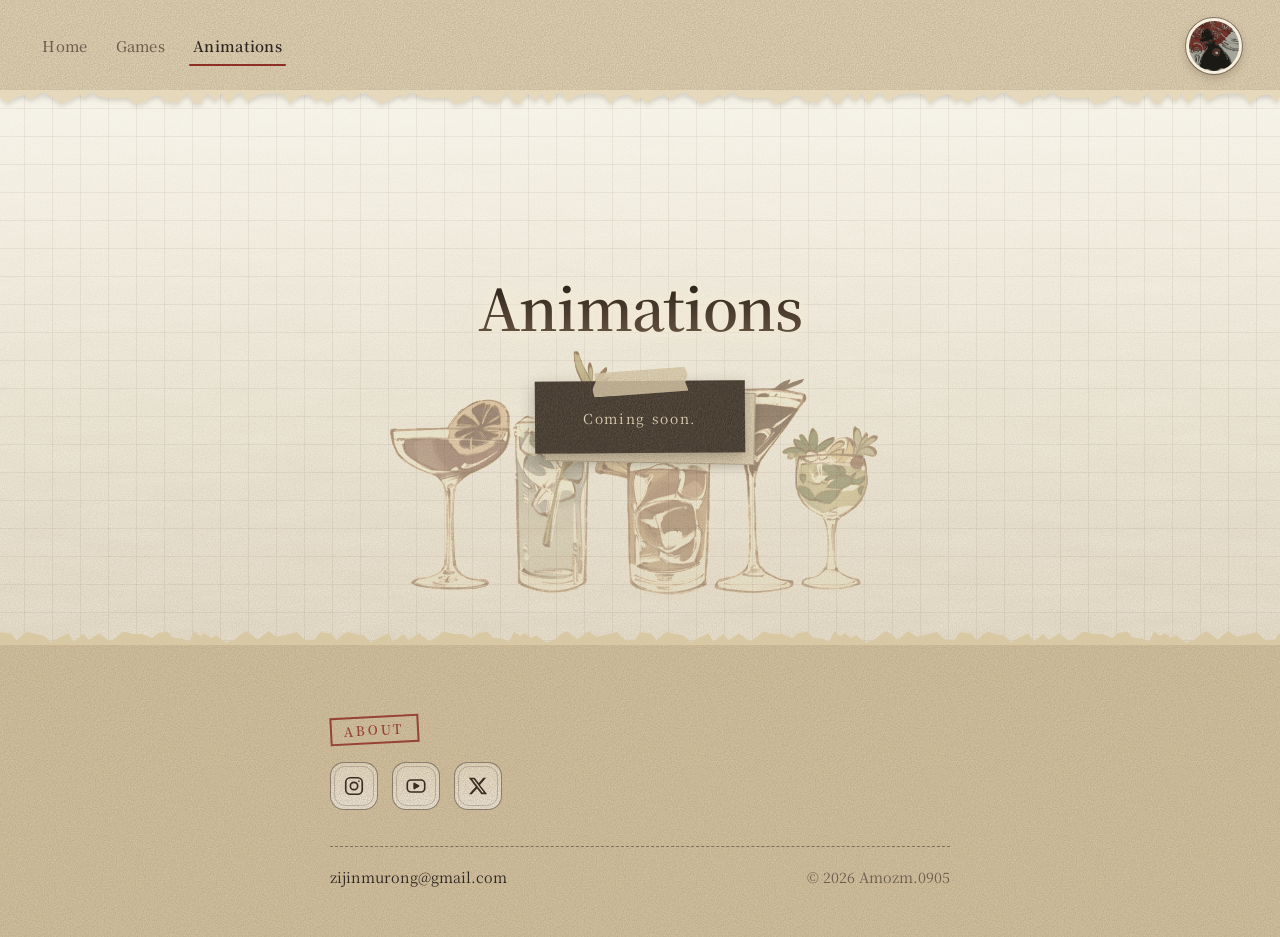
==== animations.html @ 63819412 "commit new" ====
<!doctype html>
<html lang="en">
<head>
  <meta charset="utf-8">
  <meta name="viewport" content="width=device-width, initial-scale=1">
  <title>Animations — Zijin Murong</title>
  <link rel="preconnect" href="https://fonts.googleapis.com">
  <link rel="preconnect" href="https://fonts.gstatic.com" crossorigin>
  <link href="https://fonts.googleapis.com/css2?family=Noto+Serif+SC:wght@400;500;600;700&display=swap" rel="stylesheet">
  <link rel="stylesheet" href="style.css">
</head>
<body>

  <!-- ========== TOP BAR — page buttons + profile picture (images/profile.png) ========== -->
  <nav class="top-bar" aria-label="Main">
    <div class="nav-links">
      <a class="nav-btn" href="index.html">Home</a>
      <a class="nav-btn" href="games.html">Games</a>
      <a class="nav-btn is-active" href="animations.html" aria-current="page">Animations</a>
    </div>
    <a class="avatar" href="index.html" aria-label="Home"><img src="images/profile.png" alt="Profile picture"></a>
  </nav>

  <!-- ========== HEADER ========== -->
  <header class="site-header page-header">
    <div class="header-inner">
      <h1 class="name">Animations</h1>
      <div class="tagline"><span class="tape" aria-hidden="true"></span><p>Coming soon.</p></div>
    </div>
  </header>

  <!-- ========== FOOTER — edit your extra info here ========== -->
  <footer class="site-footer">
    <div class="footer-inner">
      <h2>About</h2>
      <div class="social">
        <a class="social-btn" href="https://www.instagram.com/amo.zm" target="_blank" rel="noopener" aria-label="Instagram">
          <svg viewBox="0 0 24 24" fill="none" stroke="currentColor" stroke-width="1.8" stroke-linecap="round" stroke-linejoin="round" aria-hidden="true">
            <rect x="3" y="3" width="18" height="18" rx="5"/><circle cx="12" cy="12" r="4"/><circle cx="17.3" cy="6.7" r="0.9" fill="currentColor" stroke="none"/>
          </svg>
        </a>
        <a class="social-btn" href="https://www.youtube.com/@amozm.0905" target="_blank" rel="noopener" aria-label="YouTube">
          <svg viewBox="0 0 24 24" fill="none" stroke="currentColor" stroke-width="1.8" stroke-linejoin="round" aria-hidden="true">
            <rect x="2.5" y="5.5" width="19" height="13" rx="4"/><path d="M10 9.2v5.6l4.8-2.8z" fill="currentColor"/>
          </svg>
        </a>
        <a class="social-btn" href="https://x.com/amozm0905" target="_blank" rel="noopener" aria-label="X">
          <svg viewBox="0 0 24 24" fill="currentColor" aria-hidden="true">
            <path d="M17.8 3h3.1l-6.8 7.8L22 21h-6.2l-4.9-6.4L5.3 21H2.2l7.3-8.3L2 3h6.4l4.4 5.8L17.8 3zm-1.1 16.2h1.7L7.4 4.7H5.6l11.1 14.5z"/>
          </svg>
        </a>
      </div>
      <div class="footer-meta">
        <a href="mailto:zijinmurong@gmail.com">zijinmurong@gmail.com</a>
        <span>© <span id="year"></span> Amozm.0905</span>
      </div>
    </div>
  </footer>

  <script src="script.js"></script>
</body>
</html>
---- style.css ----
:root {
  --bg: #ffffff;
  --surface: #ffffff;
  --text: #2f352f;
  --muted: #6d766f;
  --line: #e4e7e3;
  --green: #5d7d64;
  --green-soft: #a8bea7;
  --green-pale: #ffffff;
  --card: #ffffff;
  --shadow: 0 10px 28px rgba(40, 50, 42, 0.12), 0 2px 6px rgba(40, 50, 42, 0.07);
}

* { box-sizing: border-box; }

html { scroll-behavior: smooth; }

body {
  margin: 0;
  background: var(--bg);
  color: var(--text);
  /* Source Han Serif (installed locally) or its Google Fonts twin, Noto Serif SC */
  font-family: "Source Han Serif", "Source Han Serif SC", "Noto Serif SC", "Noto Serif CJK SC", serif;
  line-height: 1.6;
  -webkit-font-smoothing: antialiased;
}

a { color: var(--green); text-decoration: none; }
a:hover { text-decoration: underline; text-underline-offset: 3px; }

/* ---------- Top bar ---------- */
.top-bar {
  position: sticky;
  top: 0;
  z-index: 50;
  display: flex;
  align-items: center;
  justify-content: space-between;
  gap: 12px;
  padding: 18px clamp(16px, 3vw, 40px);
}
.nav-links { display: flex; gap: 6px; flex-wrap: wrap; }
.nav-btn {
  padding: 8px 16px;
  border-radius: 999px;
  border: 1px solid transparent;
  color: var(--muted);
  font-size: 0.92rem;
  font-weight: 500;
  transition: background-color 0.2s ease, color 0.2s ease, border-color 0.2s ease;
}
.nav-btn:hover { background: var(--green-pale); color: var(--green); text-decoration: none; }
.nav-btn.is-active { background: var(--surface); border-color: var(--line); color: var(--text); }
.nav-btn:focus-visible, .avatar:focus-visible, .cta-btn:focus-visible, .learn-more:focus-visible { outline: 2px solid var(--green); outline-offset: 2px; }

.avatar {
  flex: none;
  width: 56px;
  height: 56px;
  border-radius: 50%;
  overflow: hidden;
  border: 3px solid var(--card);
  box-shadow: 0 4px 14px rgba(38, 52, 41, 0.15);
  background: var(--green-pale);
}
.avatar img { width: 100%; height: 100%; object-fit: cover; display: block; }

/* ---------- Header ---------- */
.site-header {
  min-height: 78vh;
  display: flex;
  flex-direction: column;
  justify-content: center;
  align-items: center;
  padding: 56px 20px 40px;
  text-align: center;
  position: relative;
}

.header-inner { animation: rise 0.9s cubic-bezier(.2, .7, .2, 1) both; }

.name {
  margin: 0 0 10px;
  font-size: clamp(2.2rem, 6vw, 3.6rem);
  font-weight: 600;
  letter-spacing: -0.02em;
}

.email { display: table; margin: 18px auto 0; font-size: 1.05rem; font-weight: 500; }

.cta-btn {
  display: inline-flex;
  align-items: center;
  gap: 8px;
  margin-top: 8px;
  padding: 11px 24px;
  border-radius: 999px;
  background: var(--green);
  color: #fff;
  font-weight: 500;
  box-shadow: 0 4px 14px rgba(93, 125, 100, 0.25);
  transition: background-color 0.2s ease, transform 0.2s ease;
}
.cta-btn:hover { background: #4f6d56; transform: translateY(-2px); text-decoration: none; }

.page-header { min-height: 58vh; }

.tagline {
  margin: 22px auto 0;
  max-width: 62ch;
  color: var(--muted);
  font-size: 1.05rem;
}
.tagline p { margin: 0 0 14px; }
.tagline p:last-child { margin-bottom: 0; }
.tagline .motto {
  color: var(--green);
  font-weight: 500;
  letter-spacing: 0.02em;
  line-height: 1.7;
}

.scroll-hint {
  position: relative;
  margin-top: 56px;
  width: 1px;
  height: 48px;
  background: var(--line);
  overflow: hidden;
}
.scroll-hint span {
  display: block;
  width: 100%;
  height: 40%;
  background: var(--green);
  animation: drip 1.8s ease-in-out infinite;
}

/* ---------- Stacks ---------- */
.stacks { padding-bottom: 60px; overflow-x: clip; }   /* cards flying out never widen the page */

.stack-section {
  padding: 10vh clamp(16px, 3vw, 56px);
  display: flex;
  flex-direction: column;
  align-items: center;
}

.stack-stage {
  width: 100%;
  display: grid;
  /* Middle column fills the screen width, but never gets taller than the window
     so the whole image stays visible. Change it to 1fr to always use the full width. */
  grid-template-columns: 52px minmax(0, calc((100vh - 140px) * 4 / 3)) 52px;
  justify-content: center;
  align-items: center;
  gap: clamp(12px, 2vw, 32px);
}

.stack {
  position: relative;
  width: 100%;
  height: 60vh;                      /* replaced by script.js with the tallest picture's height */
  margin: 0 auto;
  touch-action: pan-y;
  outline: none;
}
.stack:focus-visible { outline: 2px solid var(--green-soft); outline-offset: 18px; border-radius: 6px; }

.card {
  position: absolute;                /* size + position set by script.js to match each image's shape */
  left: 0;
  top: 0;
  transition: transform 0.45s cubic-bezier(.2, .8, .2, 1), opacity 0.35s ease;
  will-change: transform;
}
.card.is-top { cursor: pointer; }

.card-inner {
  width: 100%;
  height: 100%;
  padding: clamp(8px, 0.9vw, 16px);
  background: var(--card);
  border: 1px solid rgba(40, 50, 42, 0.08);
  border-radius: 0;
  box-shadow: var(--shadow);
  opacity: 0;
  transform: translateY(90px);
  transition: opacity 0.7s ease, transform 0.9s cubic-bezier(.2, .7, .2, 1);
}

.card img {
  display: block;
  width: 100%;
  height: 100%;
  object-fit: contain;               /* never crop the PNG */
  border-radius: 0;
  user-select: none;
  -webkit-user-drag: none;
}

.stack-section.is-visible .card-inner { opacity: 1; transform: none; }

/* Arrow buttons */
.stack-btn {
  width: 52px;
  height: 52px;
  border-radius: 50%;
  border: 1px solid var(--line);
  background: var(--surface);
  color: var(--green);
  display: grid;
  place-items: center;
  cursor: pointer;
  opacity: 0;
  pointer-events: none;
  transition:
    opacity 0.4s ease var(--d, 0s),
    transform 0.4s ease var(--d, 0s),
    background-color 0.2s ease,
    border-color 0.2s ease;
}
.stack-btn svg { width: 18px; height: 18px; }
.stack-btn:hover { background: var(--green-pale); border-color: var(--green-soft); }
.stack-btn:focus-visible { outline: 2px solid var(--green); outline-offset: 2px; }

.stack-btn.prev { transform: translateX(8px); }
.stack-btn.next { transform: translateX(-8px); }

.stack-section.is-visible .stack-btn.next {
  --d: 0.8s;
  opacity: 1;
  transform: none;
  pointer-events: auto;
}
.stack-section.is-visible .stack-btn.prev:not(.is-hidden) {
  opacity: 1;
  transform: none;
  pointer-events: auto;
}

/* Caption */
.stack-caption {
  margin-top: 44px;
  max-width: 460px;
  text-align: center;
  opacity: 0;
  transform: translateY(20px);
  transition: opacity 0.7s ease 0.4s, transform 0.7s ease 0.4s;
}
.stack-section.is-visible .stack-caption { opacity: 1; transform: none; }

.stack-index {
  font-size: 0.8rem;
  font-weight: 600;
  letter-spacing: 0.12em;
  color: var(--green);
}
.stack-caption h2 {
  margin: 4px 0 2px;
  font-size: 1.35rem;
  font-weight: 600;
  letter-spacing: -0.01em;
}
.stack-meta { margin: 0; font-size: 0.9rem; color: var(--green); }
.stack-desc { margin: 10px 0 0; color: var(--muted); }
.learn-more {
  display: table;
  margin: 18px auto 0;
  padding: 9px 22px;
  border-radius: 999px;
  border: 1px solid var(--green-soft);
  background: var(--surface);
  color: var(--green);
  font-weight: 500;
  font-size: 0.95rem;
  transition: background-color 0.2s ease, color 0.2s ease, border-color 0.2s ease;
}
.learn-more:hover { background: var(--green); border-color: var(--green); color: #fff; text-decoration: none; }
.stack-counter {
  display: inline-block;
  margin-top: 14px;
  padding: 2px 10px;
  border-radius: 999px;
  background: var(--green-pale);
  color: var(--green);
  font-size: 0.8rem;
  font-variant-numeric: tabular-nums;
}

/* ---------- Footer ---------- */
.site-footer {
  background: var(--green-pale);
  border-top: 4px double var(--ink);
  padding: 72px 20px 48px;
}
.footer-inner { max-width: 620px; margin: 0 auto; }
.site-footer h2 {
  margin: 0 0 18px;
  font-size: 0.8rem;
  font-weight: 600;
  letter-spacing: 0.14em;
  text-transform: uppercase;
  color: var(--green);
}
.site-footer p { margin: 0 0 8px; }
.social { display: flex; gap: 14px; }
.social-btn {
  width: 48px;
  height: 48px;
  border-radius: 50%;
  display: grid;
  place-items: center;
  background: var(--surface);
  border: 1px solid var(--line);
  color: var(--green);
  transition: background-color 0.2s ease, border-color 0.2s ease, transform 0.2s ease;
}
.social-btn svg { width: 22px; height: 22px; }
.social-btn:hover { background: var(--card); border-color: var(--green-soft); transform: translateY(-2px); text-decoration: none; }
.social-btn:focus-visible { outline: 2px solid var(--green); outline-offset: 2px; }
.footer-meta {
  margin-top: 36px;
  padding-top: 18px;
  border-top: 1px solid rgba(93, 125, 100, 0.2);
  display: flex;
  flex-wrap: wrap;
  justify-content: space-between;
  gap: 8px;
  font-size: 0.9rem;
  color: var(--muted);
}

/* ---------- Animations ---------- */
@keyframes rise {
  from { opacity: 0; transform: translateY(24px); }
  to   { opacity: 1; transform: none; }
}
@keyframes drip {
  0%   { transform: translateY(-100%); }
  100% { transform: translateY(250%); }
}

/* =====================================================================
   STYLIZED THEME — light sketchbook paper, ink-line buttons, gradient text.
   Change the look here.
   ===================================================================== */
:root {
  --bar-top: #ffffff;          /* top bar */
  --bar-bottom: #ffffff;
  --ink: rgba(63, 86, 70, 0.42);       /* outer line of every button (subtle) */
  --ink-strong: rgba(63, 86, 70, 0.8); /* outer line of the current page's button */
  --ink-soft: rgba(63, 86, 70, 0.18);  /* thin inner line */
  --btn-text: #3f5646;
  --btn-top: #ffffff;          /* button background */
  --btn-bottom: #ffffff;
  --grid-line: rgba(63, 86, 70, 0.07); /* faint grid; set to transparent to remove */
  --grid-size: 28px;
}

/* Background image — fixed, faded, sits behind the grid.
   Swap images/background.png for your own (or change the file name below). */
:root {
  --bg-image: url("images/background.png");
  --bg-image-opacity: 1;       /* overall strength multiplier (0–1) */
  --bg-fade-top: 0.8;          /* image visibility at the top of the screen */
  --bg-fade-bottom: 0.1;       /* image visibility at the bottom of the screen */
}
body::after {
  content: "";
  position: fixed;
  inset: var(--bar-h, 96px) 0 0 0;   /* starts right below the top bar (height measured in script.js) */
  z-index: -2;
  pointer-events: none;
  background: var(--bg-image) center / cover no-repeat;
  opacity: var(--bg-image-opacity);
  -webkit-mask-image: linear-gradient(to bottom, rgba(0, 0, 0, var(--bg-fade-top)), rgba(0, 0, 0, var(--bg-fade-bottom)));
  mask-image: linear-gradient(to bottom, rgba(0, 0, 0, var(--bg-fade-top)), rgba(0, 0, 0, var(--bg-fade-bottom)));
}

/* Background grid — a fixed layer behind the page that script.js nudges with the cursor */
body::before {
  content: "";
  position: fixed;
  inset: -60px;
  z-index: -1;
  pointer-events: none;
  background-image:
    linear-gradient(var(--grid-line) 1px, transparent 1px),
    linear-gradient(90deg, var(--grid-line) 1px, transparent 1px);
  background-size: var(--grid-size) var(--grid-size);
  transform: translate3d(var(--grid-x, 0px), var(--grid-y, 0px), 0);
  will-change: transform;
}
.site-footer { background: #ffffff; position: relative; }   /* solid white, like the top bar, so text stays readable */

/* Top bar */
.top-bar {
  background: linear-gradient(180deg, var(--bar-top), var(--bar-bottom));
  border-bottom: 4px double var(--ink);
  box-shadow: 0 2px 12px rgba(40, 50, 42, 0.05);
}
.nav-links { gap: 10px; }

/* Every button: paper background, sharp corners, bold outer line + thin inner line */
.nav-btn, .cta-btn, .learn-more, .stack-btn, .social-btn {
  position: relative;
  border-radius: 0;
  border: 1.5px solid var(--ink);
  background: linear-gradient(180deg, var(--btn-top), var(--btn-bottom));
  color: var(--btn-text);
  text-decoration: none;
  box-shadow: none;
  transition: transform 0.2s ease, box-shadow 0.2s ease,
              opacity 0.4s ease var(--d, 0s);
}
.nav-btn::after, .cta-btn::after, .learn-more::after, .stack-btn::after, .social-btn::after {
  content: "";
  position: absolute;
  inset: 3px;
  border: 1px solid var(--ink-soft);
  pointer-events: none;
}
/* Hover: lift with a hard pencil-like offset line instead of changing color */
/* Corner rounding: text buttons slightly, icon-only buttons more */
.nav-btn, .cta-btn, .learn-more { border-radius: 5px; }
.nav-btn::after, .cta-btn::after, .learn-more::after { border-radius: 3px; }
.stack-btn, .social-btn { border-radius: 14px; }
.stack-btn::after, .social-btn::after { border-radius: 11px; }
.stack-counter { border-radius: 4px !important; }

.nav-btn:hover, .cta-btn:hover, .learn-more:hover, .stack-btn:hover, .social-btn:hover {
  background: linear-gradient(180deg, var(--btn-top), var(--btn-bottom));
  color: var(--btn-text);
  border-color: var(--ink-strong);
  text-decoration: none;
  transform: translate(-2px, -2px);
  box-shadow: 3px 3px 0 var(--ink-soft);
}

/* Header buttons */
.nav-btn { padding: 8px 18px; letter-spacing: 0.02em; color: #5f6f62; }
.nav-btn.is-active {
  background: var(--bg);
  border-color: var(--ink-strong);
  color: var(--text);
  font-weight: 600;
}
.nav-btn.is-active::after { border-color: var(--ink); }

/* Header tabs: plain text, current page underlined */
.top-bar .nav-btn,
.top-bar .nav-btn:hover,
.top-bar .nav-btn.is-active {
  background: none;
  border: none;
  border-radius: 0;
  box-shadow: none;
  transform: none;
  padding: 8px 4px;
  margin: 0 10px;
  color: #6d766f;
  font-weight: 500;
}
.top-bar .nav-btn::after {
  inset: auto 0 0 0;
  height: 2px;
  border: none;
  border-radius: 1px;
  background: #3f5646;
  transform: scaleX(0);
  transition: transform 0.25s ease;
}
.top-bar .nav-btn:hover { color: #3f5646; }
.top-bar .nav-btn:hover::after { transform: scaleX(0.4); opacity: 0.35; }
.top-bar .nav-btn.is-active { color: #2f352f; font-weight: 600; }
.top-bar .nav-btn.is-active::after { transform: scaleX(1); opacity: 1; }
.top-bar .nav-links { gap: 0; }
.top-bar .nav-links .nav-btn:first-child { margin-left: 0; }

/* Main call-to-action: extra offset line so it reads as the key button */
.cta-btn {
  margin-top: 16px;
  padding: 13px 28px;
  font-weight: 600;
  box-shadow: 4px 4px 0 var(--ink-soft);
}
.cta-btn:hover { box-shadow: 6px 6px 0 var(--ink-soft); }

.learn-more { font-weight: 600; }

/* Avatar ring */
.avatar { border: 2px solid var(--card); box-shadow: 0 0 0 1.5px var(--ink), 0 3px 10px rgba(40, 50, 42, 0.12); }

/* Arrow buttons keep their fade-in timing */
.stack-btn { transition: opacity 0.4s ease var(--d, 0s), transform 0.2s ease, box-shadow 0.2s ease; }
.stack-section.is-visible .stack-btn.next:hover,
.stack-section.is-visible .stack-btn.prev:not(.is-hidden):hover { transform: translate(-2px, -2px); }
.stack-counter { border-radius: 0; border: 1px solid var(--ink-soft); background: var(--btn-bottom); }

/* Gradient header text — each line slightly lighter toward the bottom */
.name, .email, .tagline p, p.tagline {
  -webkit-background-clip: text;
  background-clip: text;
  -webkit-text-fill-color: transparent;
  color: transparent;
}
.name { line-height: 1.3; padding-bottom: 0.12em; background-image: linear-gradient(180deg, #2a332c 15%, #6a7a6c 100%); background-size: 100% 1.3em; }
.email { background-image: linear-gradient(180deg, #4d6a55, #8fac93); }
.email:hover { text-decoration: none; opacity: 0.8; }
.tagline p, p.tagline { background-image: linear-gradient(180deg, #f5f6f2, #c3cbc4); background-size: 100% 1.6em; }   /* light text on the dark sheet */
.tagline .motto { background-image: linear-gradient(180deg, #d4e4d4, #a4bca7); background-size: 100% 1.7em; }

/* Soft white blurred outline around page text (follows the letter shapes, no box).
   Stacked drop-shadows build a feathered halo; tweak --text-glow or the blur sizes. */
:root {
  --text-glow: rgba(255, 255, 255, 0.95);
}
.stack-caption, .name, .email {
  filter:
    drop-shadow(0 0 1px var(--text-glow))
    drop-shadow(0 0 4px var(--text-glow))
    drop-shadow(0 0 10px var(--text-glow));
}

/* Paper stack behind the summary lines only: two sharp rectangles */
:root {
  --paper-top: #2f352f;      /* dark sheet on top (same tone as the text) */
  --paper-bottom: #f2f4f0;   /* light sheet peeking out underneath */
}
.tagline {
  position: relative;
  isolation: isolate;
  width: fit-content;
  max-width: 100%;
  margin: 30px auto 0;
  padding: 26px clamp(22px, 4vw, 48px) 24px;
  letter-spacing: 0.12em;          /* airy, typographic spacing */
  font-size: 0.86rem;
}
.tagline .motto { letter-spacing: 0.22em; }
.tagline::before,
.tagline::after {
  content: "";
  position: absolute;
  inset: 0;
  border-radius: 0;
  pointer-events: none;
}
.tagline::before {                 /* top sheet */
  z-index: -1;
  background: var(--paper-top);
  transform: rotate(-0.4deg);
  box-shadow: 0 1px 3px rgba(40, 50, 42, 0.08);
}
.tagline::after {                  /* bottom sheet, peeking out */
  z-index: -2;
  background: var(--paper-bottom);
  border: 1px solid var(--ink);          /* thin outline so the light sheet reads on the pale background */
  box-shadow: 0 3px 10px rgba(40, 50, 42, 0.12);
  transform: translate(10px, 10px) rotate(1.1deg);
}

/* ---------- Home hero: text on the left, picture on the right ---------- */
.hero { overflow-x: clip; }
.hero-grid {
  width: 100%;
  max-width: 1240px;
  display: grid;
  grid-template-columns: minmax(0, 1.15fr) minmax(0, 0.85fr);
  align-items: center;
  gap: clamp(28px, 5vw, 80px);
  padding: 0 clamp(8px, 3vw, 40px);
}
.hero .header-inner { text-align: left; }
.hero .name { font-size: clamp(2.2rem, 1.2vw, 3.6rem); }
.hero .email { margin: 18px 0 0; }
.hero .tagline { margin: 30px 0 0; }

.hero-art {
  position: relative;
  display: flex;
  justify-content: center;
}
.hero-art img {
  display: block;
  max-width: 100%;
  max-height: 72vh;
  width: auto;
  height: auto;
  border-radius: 0;
  /* Feathered edges: the picture fades out on all four sides so it melts into the background.
     Raise --hero-feather for a softer, wider fade; lower it for crisper edges. */
  --hero-feather: 14%;
  -webkit-mask-image:
    linear-gradient(to right, transparent, #000 var(--hero-feather), #000 calc(100% - var(--hero-feather)), transparent),
    linear-gradient(to bottom, transparent, #000 var(--hero-feather), #000 calc(100% - var(--hero-feather)), transparent);
  -webkit-mask-composite: source-in;
  mask-image:
    linear-gradient(to right, transparent, #000 var(--hero-feather), #000 calc(100% - var(--hero-feather)), transparent),
    linear-gradient(to bottom, transparent, #000 var(--hero-feather), #000 calc(100% - var(--hero-feather)), transparent);
  mask-composite: intersect;
}

@media (max-width: 860px) {
  .hero-grid { grid-template-columns: 1fr; }
  .hero-art img { max-height: 60vh; }
}

/* ---------- Scroll preview (right edge): project thumbnails + sliding dial ---------- */
.scroll-nav {
  position: fixed;
  right: clamp(12px, 2vw, 28px);
  top: 50%;
  z-index: 40;
  display: flex;
  flex-direction: column;
  gap: 12px;
  padding: 6px 0 6px 26px;
  opacity: 0;
  pointer-events: none;
  transform: translate(14px, -50%);
  transition: opacity 0.35s ease, transform 0.35s ease;
}
.scroll-nav.is-shown { opacity: 1; pointer-events: auto; transform: translate(0, -50%); }

.scroll-nav-thumb {
  width: 46px;
  height: 46px;                      /* square: the image is center-cropped to fit */
  padding: 0;
  border: 1px solid var(--ink);
  border-radius: 0;
  background: #fff;
  cursor: pointer;
  opacity: 0.5;
  box-shadow: 0 2px 8px rgba(40, 50, 42, 0.12);
  transition: opacity 0.2s ease, transform 0.25s ease, border-color 0.2s ease;
}
.scroll-nav-thumb img { display: block; width: 100%; height: 100%; object-fit: cover; }
.scroll-nav-thumb:hover { opacity: 0.85; }
.scroll-nav-thumb.is-active { opacity: 1; border-color: var(--text); transform: translateX(-4px); }
.scroll-nav-thumb:focus-visible { outline: 2px solid var(--green); outline-offset: 2px; }

.scroll-nav-track {                 /* faint vertical rail */
  position: absolute;
  left: 6px;
  top: 6px;
  bottom: 6px;
  width: 1px;
  background: var(--ink);
}
.scroll-nav-dial {                  /* the small line that dials to the current project */
  position: absolute;
  left: 6px;
  top: 0;
  width: 14px;
  height: 2px;
  background: var(--text);
  transition: transform 0.45s cubic-bezier(.2, .8, .2, 1);
}

/* Keep the stacks clear of the preview on desktop; hide the preview on phones */
@media (min-width: 761px) {
  body.has-scroll-nav .stack-section { padding-left: 110px; padding-right: 110px; }
}
@media (max-width: 760px) {
  .scroll-nav { display: none; }
}

/* ---------- Small screens ---------- */
@media (max-width: 600px) {
  .tagline { padding: 20px 16px 18px; letter-spacing: 0.08em; }
  .top-bar { padding: 14px 16px; }
  .nav-btn { padding: 7px 12px; font-size: 0.88rem; }
  .avatar { width: 46px; height: 46px; }
  .site-header { padding-top: 40px; }
  .nav-links { gap: 6px; }
  .stack-stage { grid-template-columns: 38px 1fr 38px; gap: 8px; }
  .stack-btn { width: 38px; height: 38px; }
  .stack-section { padding-left: 16px; padding-right: 16px; }
  .card-inner { padding: 6px; }
}

@media (prefers-reduced-motion: reduce) {
  html { scroll-behavior: auto; }
  .card, .card-inner, .stack-caption, .stack-btn { transition-duration: 0.01s !important; transition-delay: 0s !important; }
  .header-inner, .scroll-hint span { animation: none; }
}


/* =====================================================================
   VINTAGE COLLAGE THEME
   Aged paper, taped photo prints, pinned index cards, red string, stamps,
   torn edges. All textures are generated in code (no image files).
   Everything below overrides the earlier styling; delete this block to go back.
   ===================================================================== */
:root {
  --bg: #eadfc6;              /* aged paper page */
  --surface: #f3ead6;
  --text: #2e2620;            /* sepia-black ink */
  --muted: #6e5f4f;
  --line: #cdbd9c;
  --green: #5f6b47;           /* muted olive accent (kept from the green look) */
  --green-soft: #b5a27e;
  --green-pale: #efe5cf;
  --card: #f6efdd;            /* photo-print border */
  --red: #8e2f25;             /* red string, pins, stamps */
  --shadow: 0 10px 24px rgba(60, 40, 20, 0.22), 0 2px 5px rgba(60, 40, 20, 0.15);

  --ink: rgba(58, 44, 32, 0.5);
  --ink-strong: rgba(46, 38, 32, 0.85);
  --ink-soft: rgba(58, 44, 32, 0.22);
  --btn-text: #3a2c20;
  --btn-top: #efe4cc;
  --btn-bottom: #f8f2e3;
  --grid-line: rgba(90, 70, 45, 0.07);
  --text-glow: rgba(243, 234, 214, 0.95);
  --paper-top: #2e2620;       /* dark card */
  --paper-bottom: #efe3c6;    /* light card underneath */

  --noise: url("data:image/svg+xml,%3Csvg xmlns='http://www.w3.org/2000/svg' width='240' height='240'%3E%3Cfilter id='n'%3E%3CfeTurbulence type='fractalNoise' baseFrequency='0.85' numOctaves='3' stitchTiles='stitch'/%3E%3CfeColorMatrix values='0 0 0 0 0.33  0 0 0 0 0.25  0 0 0 0 0.16  0 0 0 0.55 0'/%3E%3C/filter%3E%3Crect width='100%25' height='100%25' filter='url(%23n)'/%3E%3C/svg%3E");
  --fibers: url("data:image/svg+xml,%3Csvg xmlns='http://www.w3.org/2000/svg' width='600' height='600'%3E%3Cfilter id='f'%3E%3CfeTurbulence type='fractalNoise' baseFrequency='0.012 0.06' numOctaves='4' seed='4'/%3E%3CfeColorMatrix values='0 0 0 0 0.45  0 0 0 0 0.34  0 0 0 0 0.2  0 0 0 0.22 0'/%3E%3C/filter%3E%3Crect width='100%25' height='100%25' filter='url(%23f)'/%3E%3C/svg%3E");
  --bg-image-filter: sepia(0.6) saturate(0.75);   /* warms the background picture to match */
}

/* Paper texture on the whole page */
body {
  background-color: var(--bg);
  background-image: var(--noise), var(--fibers);
  color: var(--text);
}
body::after { filter: var(--bg-image-filter); }

/* ---------- Top bar: a strip of kraft paper with a torn bottom edge ---------- */
.top-bar {
  background: #e6d9bb var(--noise);
  border-bottom: none;
  box-shadow: 0 4px 10px rgba(60, 40, 20, 0.12);
}
.top-bar::after {
  content: "";
  position: absolute;
  left: 0; right: 0; bottom: -14px;
  height: 16px;
  background: url("data:image/svg+xml,%3Csvg xmlns='http://www.w3.org/2000/svg' width='320' height='16' preserveAspectRatio='none'%3E%3Cpath d='M0,0 L320,0 L320.0,7.4 L316.5,12.3 L309.7,4.5 L299.5,5.6 L289.9,13.7 L284.0,4.6 L277.1,3.4 L268.6,3.6 L259.4,4.3 L252.3,8.7 L247.1,11.6 L242.7,3.2 L236.9,3.4 L227.6,13.6 L221.3,3.0 L215.4,11.3 L207.0,2.9 L200.2,13.8 L192.9,12.9 L187.5,2.0 L177.5,13.5 L170.8,12.2 L164.0,11.2 L159.5,5.5 L153.9,5.8 L145.0,12.1 L134.0,14.0 L128.0,7.5 L119.4,8.0 L110.9,8.2 L101.0,7.3 L93.8,2.4 L88.1,4.3 L83.7,8.3 L79.6,3.9 L71.3,9.8 L60.5,13.8 L56.2,10.3 L46.5,3.1 L40.4,3.1 L30.9,9.6 L23.3,4.2 L15.2,8.1 L7.9,13.1 L0.0,7.4 Z' fill='%23e6d9bb'/%3E%3C/svg%3E") repeat-x;
  background-size: 320px 16px;
  filter: drop-shadow(0 3px 2px rgba(60, 40, 20, 0.12));
  pointer-events: none;
}
.top-bar .nav-btn, .top-bar .nav-btn:hover, .top-bar .nav-btn.is-active { color: var(--muted); }
.top-bar .nav-btn:hover { color: var(--text); }
.top-bar .nav-btn.is-active { color: var(--text); }
.top-bar .nav-btn::after { background: var(--red); height: 2px; }     /* red-pencil underline */
.avatar { border: 3px solid var(--card); box-shadow: 0 0 0 1px var(--ink), 0 4px 10px rgba(60, 40, 20, 0.25); }

/* ---------- Hero ---------- */
.hero { position: relative; }
.hero::before {                      /* faint compass watermark, like an old map */
  content: "";
  position: absolute;
  width: min(46vw, 560px);
  aspect-ratio: 1;
  right: 4%;
  top: 50%;
  transform: translateY(-50%) rotate(-12deg);
  background: url("data:image/svg+xml,%3Csvg xmlns='http://www.w3.org/2000/svg' viewBox='0 0 200 200'%3E%3Cg fill='none' stroke='%235a4632' stroke-width='0.8'%3E%3Ccircle cx='100' cy='100' r='92'/%3E%3Ccircle cx='100' cy='100' r='84' stroke-dasharray='2 3'/%3E%3Ccircle cx='100' cy='100' r='30'/%3E%3C/g%3E%3Cg fill='%235a4632'%3E%3Cpath d='M100 8 L108 100 L100 192 L92 100 Z' opacity='0.8'/%3E%3Cpath d='M8 100 L100 92 L192 100 L100 108 Z' opacity='0.5'/%3E%3Cpath d='M35 35 L103 97 L165 165 L97 103 Z' opacity='0.25'/%3E%3Cpath d='M165 35 L103 103 L35 165 L97 97 Z' opacity='0.25'/%3E%3C/g%3E%3Ctext x='100' y='22' font-size='12' text-anchor='middle' fill='%235a4632' font-family='serif'%3EN%3C/text%3E%3C/svg%3E") center / contain no-repeat;
  opacity: 0.09;
  pointer-events: none;
  z-index: 0;
}
.hero-grid { position: relative; z-index: 1; }
.name { background-image: linear-gradient(180deg, #2a2019 15%, #6d5a46 100%); }
.email { background-image: linear-gradient(180deg, #6b3a2c, #9a6a52); }

/* Tape strips (used on the summary card and photo prints) */
.tape {
  position: absolute;
  z-index: 3;
  width: 96px;
  height: 26px;
  background: rgba(233, 220, 186, 0.78) var(--noise);
  box-shadow: 0 1px 2px rgba(60, 40, 20, 0.2);
  clip-path: polygon(3% 8%, 97% 0, 100% 30%, 97% 60%, 100% 92%, 2% 100%, 0 70%, 4% 40%);
  pointer-events: none;
}
.tagline .tape { top: -12px; left: 50%; transform: translateX(-50%) rotate(-3deg); }

/* Summary card: dark card on a light one, with paper grain */
.tagline::before { background: var(--paper-top) var(--noise); box-shadow: 0 6px 16px rgba(40, 25, 15, 0.3); }
.tagline::after { background: var(--paper-bottom) var(--noise); border: 1px solid var(--ink-soft); }
.tagline p, p.tagline { background-image: linear-gradient(180deg, #f3ead6, #c9b99c); }
.tagline .motto { background-image: linear-gradient(180deg, #e8c9a4, #c0906c); }

/* Buttons: paper tags with a punched hole */
.cta-btn { padding-left: 38px; box-shadow: 4px 4px 0 var(--ink-soft); }
.cta-btn::before {
  content: "";
  position: absolute;
  left: 14px; top: 50%;
  width: 9px; height: 9px;
  margin-top: -4.5px;
  border-radius: 50%;
  background: var(--bg);
  box-shadow: inset 0 1px 2px rgba(60, 40, 20, 0.45);
}
.nav-btn, .cta-btn, .learn-more, .stack-btn, .social-btn { background-image: var(--noise), linear-gradient(180deg, var(--btn-top), var(--btn-bottom)); }

.scroll-hint { background: var(--line); }
.scroll-hint span { background: var(--red); }

/* ---------- Project stacks: taped photo prints ---------- */
.card-inner {
  background: var(--card) var(--noise);
  border: 1px solid rgba(90, 70, 45, 0.18);
  box-shadow: var(--shadow);
  position: relative;
}
.card img { filter: sepia(0.08) contrast(0.98); }
.card-inner::before {                 /* tape across the top of each print */
  content: "";
  position: absolute;
  top: -13px; left: 50%;
  width: 110px; height: 28px;
  transform: translateX(-50%) rotate(-2deg);
  background: rgba(233, 220, 186, 0.8) var(--noise);
  box-shadow: 0 1px 2px rgba(60, 40, 20, 0.2);
  clip-path: polygon(3% 8%, 97% 0, 100% 30%, 97% 60%, 100% 92%, 2% 100%, 0 70%, 4% 40%);
}

/* Caption: a pinned index card */
.stack-caption {
  filter: none;
  background: #f4ecd9 var(--noise);
  border: 1px solid rgba(90, 70, 45, 0.25);
  box-shadow: 0 8px 18px rgba(60, 40, 20, 0.18);
  padding: 30px 34px 24px;
  transform: rotate(-0.8deg) translateY(20px);
  position: relative;
  background-image:
    var(--noise),
    repeating-linear-gradient(180deg, transparent 0 27px, rgba(80, 110, 150, 0.14) 27px 28px);  /* ruled lines */
}
.stack-section.is-visible .stack-caption { transform: rotate(-0.8deg); }
.stack-section:nth-child(even) .stack-caption,
.stack-section.is-visible:nth-child(even) .stack-caption { transform: rotate(0.9deg); }
.stack-caption::before {              /* push pin */
  content: "";
  position: absolute;
  top: -8px; left: 50%;
  width: 16px; height: 16px;
  margin-left: -8px;
  border-radius: 50%;
  background: radial-gradient(circle at 35% 30%, #d9786a, var(--red) 55%, #4d1812);
  box-shadow: 0 3px 4px rgba(40, 20, 10, 0.35);
}
.stack-index {                        /* red stamp number */
  display: inline-grid;
  place-items: center;
  width: 38px; height: 38px;
  border-radius: 50%;
  background: var(--red);
  color: #f4ecd9;
  font-size: 0.85rem;
  letter-spacing: 0.04em;
  box-shadow: inset 0 0 0 2px rgba(244, 236, 217, 0.35);
}
.stack-caption h2 { color: var(--text); margin-top: 8px; }
.stack-meta { color: var(--red); letter-spacing: 0.08em; font-size: 0.82rem; text-transform: uppercase; }
.stack-desc { color: var(--muted); }
.stack-counter { background: transparent; border: 1px dashed var(--ink); color: var(--muted); border-radius: 0 !important; }

/* ---------- Scroll preview: mini polaroids on a red string ---------- */
.scroll-nav-thumb {
  width: 50px; height: 58px;
  padding: 4px 4px 12px;
  background: var(--card) var(--noise);
  border: 1px solid rgba(90, 70, 45, 0.25);
  box-shadow: 0 3px 8px rgba(60, 40, 20, 0.2);
}
.scroll-nav-thumb:nth-child(odd) { transform: rotate(-3deg); }
.scroll-nav-thumb:nth-child(even) { transform: rotate(2.5deg); }
.scroll-nav-thumb.is-active { transform: translateX(-5px) rotate(0deg) scale(1.06); border-color: var(--ink-strong); }
.scroll-nav-thumb img { height: 40px; }
.scroll-nav-track { width: 1.5px; background: var(--red); opacity: 0.75; }
.scroll-nav-dial { background: var(--red); height: 2px; width: 16px; }
.scroll-nav-dial::after {              /* pin head at the end of the dial */
  content: "";
  position: absolute;
  left: -5px; top: -4px;
  width: 10px; height: 10px;
  border-radius: 50%;
  background: radial-gradient(circle at 35% 30%, #d9786a, var(--red) 55%, #4d1812);
  box-shadow: 0 2px 3px rgba(40, 20, 10, 0.35);
}

/* ---------- Footer: kraft paper with a torn top edge ---------- */
.site-footer {
  background: #d9c8a4 var(--noise);
  border-top: none;
  margin-top: 30px;
}
.site-footer::before {
  content: "";
  position: absolute;
  left: 0; right: 0; top: -15px;
  height: 16px;
  background: url("data:image/svg+xml,%3Csvg xmlns='http://www.w3.org/2000/svg' width='320' height='16' preserveAspectRatio='none'%3E%3Cpath d='M0,3.2 L0.0,3.2 L10.9,4.6 L16.7,11.3 L23.0,5.6 L27.5,3.1 L35.6,4.9 L43.8,6.5 L51.0,13.5 L58.4,8.9 L68.5,4.2 L73.5,12.9 L83.3,5.0 L88.6,10.9 L99.2,4.4 L109.8,12.6 L118.1,7.1 L122.8,2.5 L133.5,4.9 L142.5,5.1 L152.2,9.2 L158.3,4.1 L167.3,2.8 L172.9,8.7 L182.9,9.4 L188.8,13.0 L194.3,2.2 L200.2,7.3 L204.6,4.1 L211.2,8.9 L216.1,6.3 L226.3,13.8 L234.9,10.3 L243.0,3.7 L247.2,2.2 L257.6,10.4 L268.4,2.3 L276.8,7.8 L285.9,5.8 L296.9,2.9 L304.7,10.8 L315.0,10.8 L320.0,3.2 L320,16 L0,16 Z' fill='%23d9c8a4'/%3E%3C/svg%3E") repeat-x;
  background-size: 320px 16px;
}
.site-footer h2 {                      /* rubber-stamp heading */
  display: inline-block;
  color: var(--red);
  border: 2px solid var(--red);
  padding: 2px 12px;
  transform: rotate(-3deg);
  opacity: 0.85;
  letter-spacing: 0.22em;
}
.footer-meta { color: var(--muted); border-top: 1px dashed var(--ink); }
.footer-meta a { color: var(--text); }

@media (max-width: 600px) {
  .stack-caption { padding: 26px 18px 20px; }
  .hero::before { width: 80vw; right: -20%; top: 70%; }
}

/* Rubber stamp over the hero picture (edit the text in "content" below) */
.hero-art::after {
  content: "ARCHIVE  Nº 0905";
  position: absolute;
  right: 6%;
  bottom: 9%;
  padding: 6px 14px;
  border: 2.5px solid var(--red);
  outline: 1px solid var(--red);
  outline-offset: 3px;
  color: var(--red);
  font-weight: 700;
  font-size: 0.9rem;
  letter-spacing: 0.22em;
  white-space: pre;
  transform: rotate(-9deg);
  opacity: 0.72;
  mix-blend-mode: multiply;
  pointer-events: none;
}
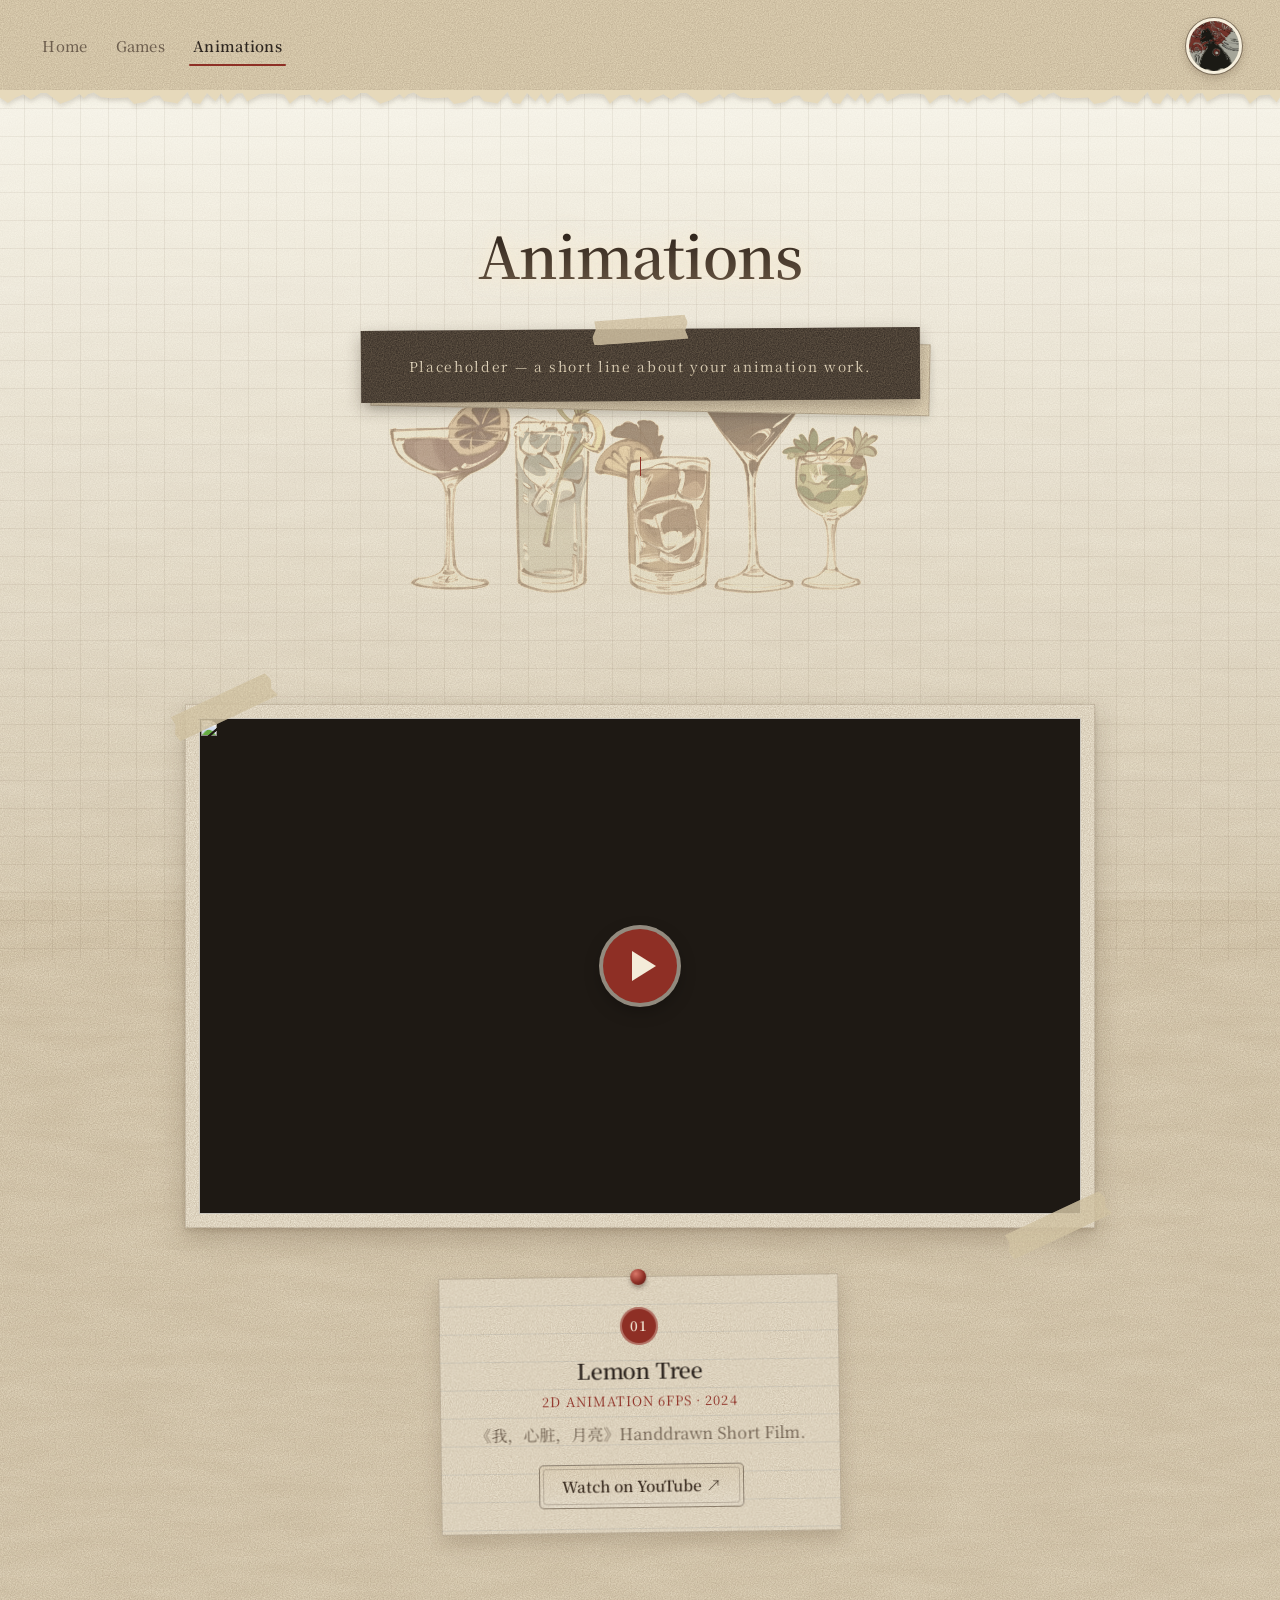
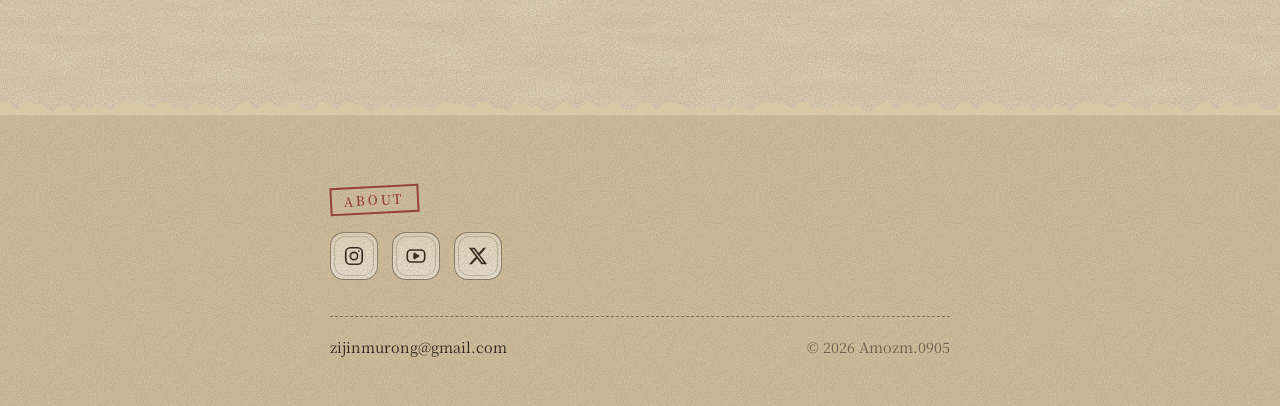
==== commit fbb48cf2: "animation add" ====
--- a/animations.html
+++ b/animations.html
@@ -3,6 +3,7 @@
 <head>
   <meta charset="utf-8">
   <meta name="viewport" content="width=device-width, initial-scale=1">
+  <meta name="referrer" content="strict-origin-when-cross-origin">   <!-- YouTube needs this to play embeds -->
   <title>Animations — Zijin Murong</title>
   <link rel="preconnect" href="https://fonts.googleapis.com">
   <link rel="preconnect" href="https://fonts.gstatic.com" crossorigin>
@@ -25,9 +26,13 @@
   <header class="site-header page-header">
     <div class="header-inner">
       <h1 class="name">Animations</h1>
-      <div class="tagline"><span class="tape" aria-hidden="true"></span><p>Coming soon.</p></div>
+      <div class="tagline"><span class="tape" aria-hidden="true"></span><p>Placeholder — a short line about your animation work.</p></div>
     </div>
+    <div class="scroll-hint" aria-hidden="true"><span></span></div>
   </header>
+
+  <!-- ========== VIDEOS — edit the list in animations-data.js ========== -->
+  <main id="videos" class="stacks" aria-label="Animations"></main>
 
   <!-- ========== FOOTER — edit your extra info here ========== -->
   <footer class="site-footer">
@@ -57,6 +62,8 @@
     </div>
   </footer>
 
+  <script src="animations-data.js"></script>
   <script src="script.js"></script>
+  <script src="videos.js"></script>
 </body>
 </html>
--- a/style.css
+++ b/style.css
@@ -1,4 +1,5 @@
 :root {
+  --stack-scale: 0.8;   /* size of the project stacks: 1 = original, 0.8 = 80% */
   --bg: #ffffff;
   --surface: #ffffff;
   --text: #2f352f;
@@ -151,7 +152,7 @@
   display: grid;
   /* Middle column fills the screen width, but never gets taller than the window
      so the whole image stays visible. Change it to 1fr to always use the full width. */
-  grid-template-columns: 52px minmax(0, calc((100vh - 140px) * 4 / 3)) 52px;
+  grid-template-columns: 52px minmax(0, calc((100vh - 140px) * 4 / 3 * var(--stack-scale))) 52px;
   justify-content: center;
   align-items: center;
   gap: clamp(12px, 2vw, 32px);
@@ -675,7 +676,7 @@
   .avatar { width: 46px; height: 46px; }
   .site-header { padding-top: 40px; }
   .nav-links { gap: 6px; }
-  .stack-stage { grid-template-columns: 38px 1fr 38px; gap: 8px; }
+  .stack-stage { grid-template-columns: 38px minmax(0, calc((100vw - 108px) * var(--stack-scale))) 38px; gap: 8px; justify-content: center; }
   .stack-btn { width: 38px; height: 38px; }
   .stack-section { padding-left: 16px; padding-right: 16px; }
   .card-inner { padding: 6px; }
@@ -944,3 +945,100 @@
   mix-blend-mode: multiply;
   pointer-events: none;
 }
+
+
+/* ---------- Animations page: YouTube video in a taped photo-print frame ---------- */
+.video-print {
+  position: relative;
+  width: min(100%, calc((100vh - 260px) * 16 / 9 * var(--stack-scale, 1)), 980px);
+  padding: clamp(8px, 1vw, 16px);
+  background: var(--card) var(--noise);
+  border: 1px solid rgba(90, 70, 45, 0.18);
+  box-shadow: var(--shadow);
+  opacity: 0;
+  transform: translateY(60px);
+  transition: opacity 0.7s ease, transform 0.9s cubic-bezier(.2, .7, .2, 1);
+}
+.video-section.is-visible .video-print { opacity: 1; transform: none; }
+.video-print::before {                 /* tape strips on the corners */
+  content: "";
+  position: absolute;
+  top: -12px; left: -18px;
+  width: 110px; height: 28px;
+  transform: rotate(-24deg);
+  background: rgba(233, 220, 186, 0.8) var(--noise);
+  box-shadow: 0 1px 2px rgba(60, 40, 20, 0.2);
+  clip-path: polygon(3% 8%, 97% 0, 100% 30%, 97% 60%, 100% 92%, 2% 100%, 0 70%, 4% 40%);
+  z-index: 2;
+}
+.video-print::after {
+  content: "";
+  position: absolute;
+  bottom: -12px; right: -18px;
+  width: 110px; height: 28px;
+  transform: rotate(-24deg);
+  background: rgba(233, 220, 186, 0.8) var(--noise);
+  box-shadow: 0 1px 2px rgba(60, 40, 20, 0.2);
+  clip-path: polygon(3% 8%, 97% 0, 100% 30%, 97% 60%, 100% 92%, 2% 100%, 0 70%, 4% 40%);
+  z-index: 2;
+}
+.video-frame {
+  position: relative;
+  aspect-ratio: 16 / 9;
+  background: #1e1914;
+}
+.video-frame iframe {
+  position: absolute;
+  inset: 0;
+  width: 100%;
+  height: 100%;
+  border: 0;
+  display: block;
+}
+.video-empty {
+  position: absolute;
+  inset: 0;
+  display: grid;
+  place-items: center;
+  padding: 20px;
+  text-align: center;
+  color: #d9ccb2;
+  letter-spacing: 0.06em;
+  font-size: 0.95rem;
+}
+.video-section .stack-caption { margin-top: 48px; }
+
+/* Click-to-play video thumbnail */
+.video-facade {
+  position: absolute;
+  inset: 0;
+  width: 100%;
+  height: 100%;
+  padding: 0;
+  border: 0;
+  background: #1e1914;
+  cursor: pointer;
+  display: block;
+}
+.video-facade img { width: 100%; height: 100%; object-fit: cover; display: block; filter: sepia(0.15); transition: filter 0.3s ease; }
+.video-facade:hover img { filter: sepia(0) brightness(1.05); }
+.video-play {                          /* round red "play" stamp */
+  position: absolute;
+  left: 50%; top: 50%;
+  width: 74px; height: 74px;
+  margin: -37px 0 0 -37px;
+  border-radius: 50%;
+  background: var(--red, #8e2f25);
+  box-shadow: 0 0 0 4px rgba(244, 236, 217, 0.55), 0 6px 18px rgba(0, 0, 0, 0.35);
+  transition: transform 0.2s ease;
+}
+.video-play::after {
+  content: "";
+  position: absolute;
+  left: 29px; top: 22px;
+  border-style: solid;
+  border-width: 15px 0 15px 24px;
+  border-color: transparent transparent transparent #f4ecd9;
+}
+.video-facade:hover .video-play { transform: scale(1.08); }
+.video-facade:focus-visible { outline: 3px solid var(--red, #8e2f25); outline-offset: 3px; }
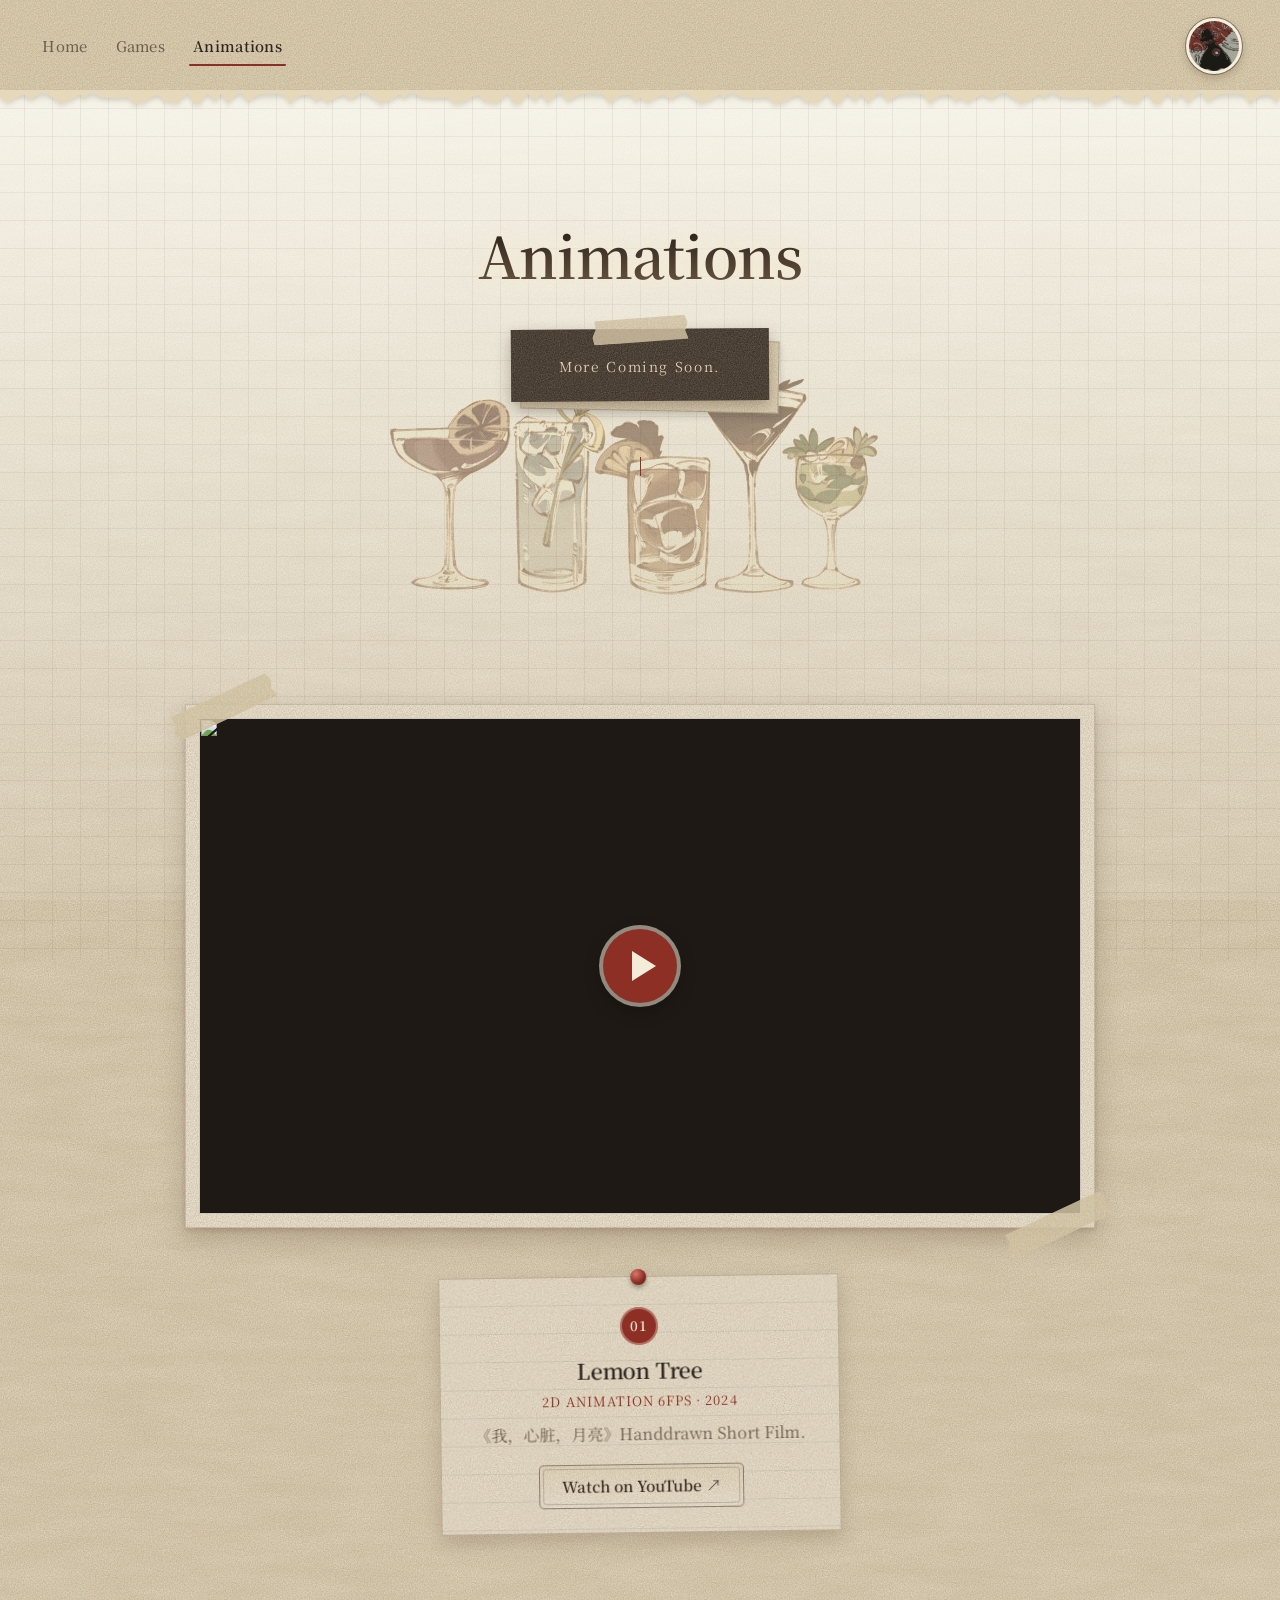
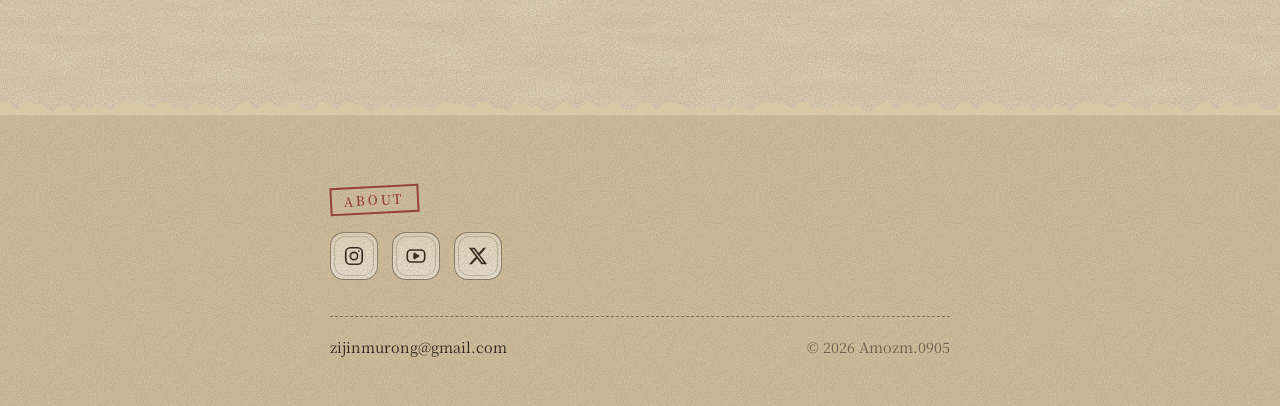
==== commit 0b104af1: "Update animations.html" ====
--- a/animations.html
+++ b/animations.html
@@ -26,7 +26,7 @@
   <header class="site-header page-header">
     <div class="header-inner">
       <h1 class="name">Animations</h1>
-      <div class="tagline"><span class="tape" aria-hidden="true"></span><p>Placeholder — a short line about your animation work.</p></div>
+      <div class="tagline"><span class="tape" aria-hidden="true"></span><p>More Coming Soon.</p></div>
     </div>
     <div class="scroll-hint" aria-hidden="true"><span></span></div>
   </header>
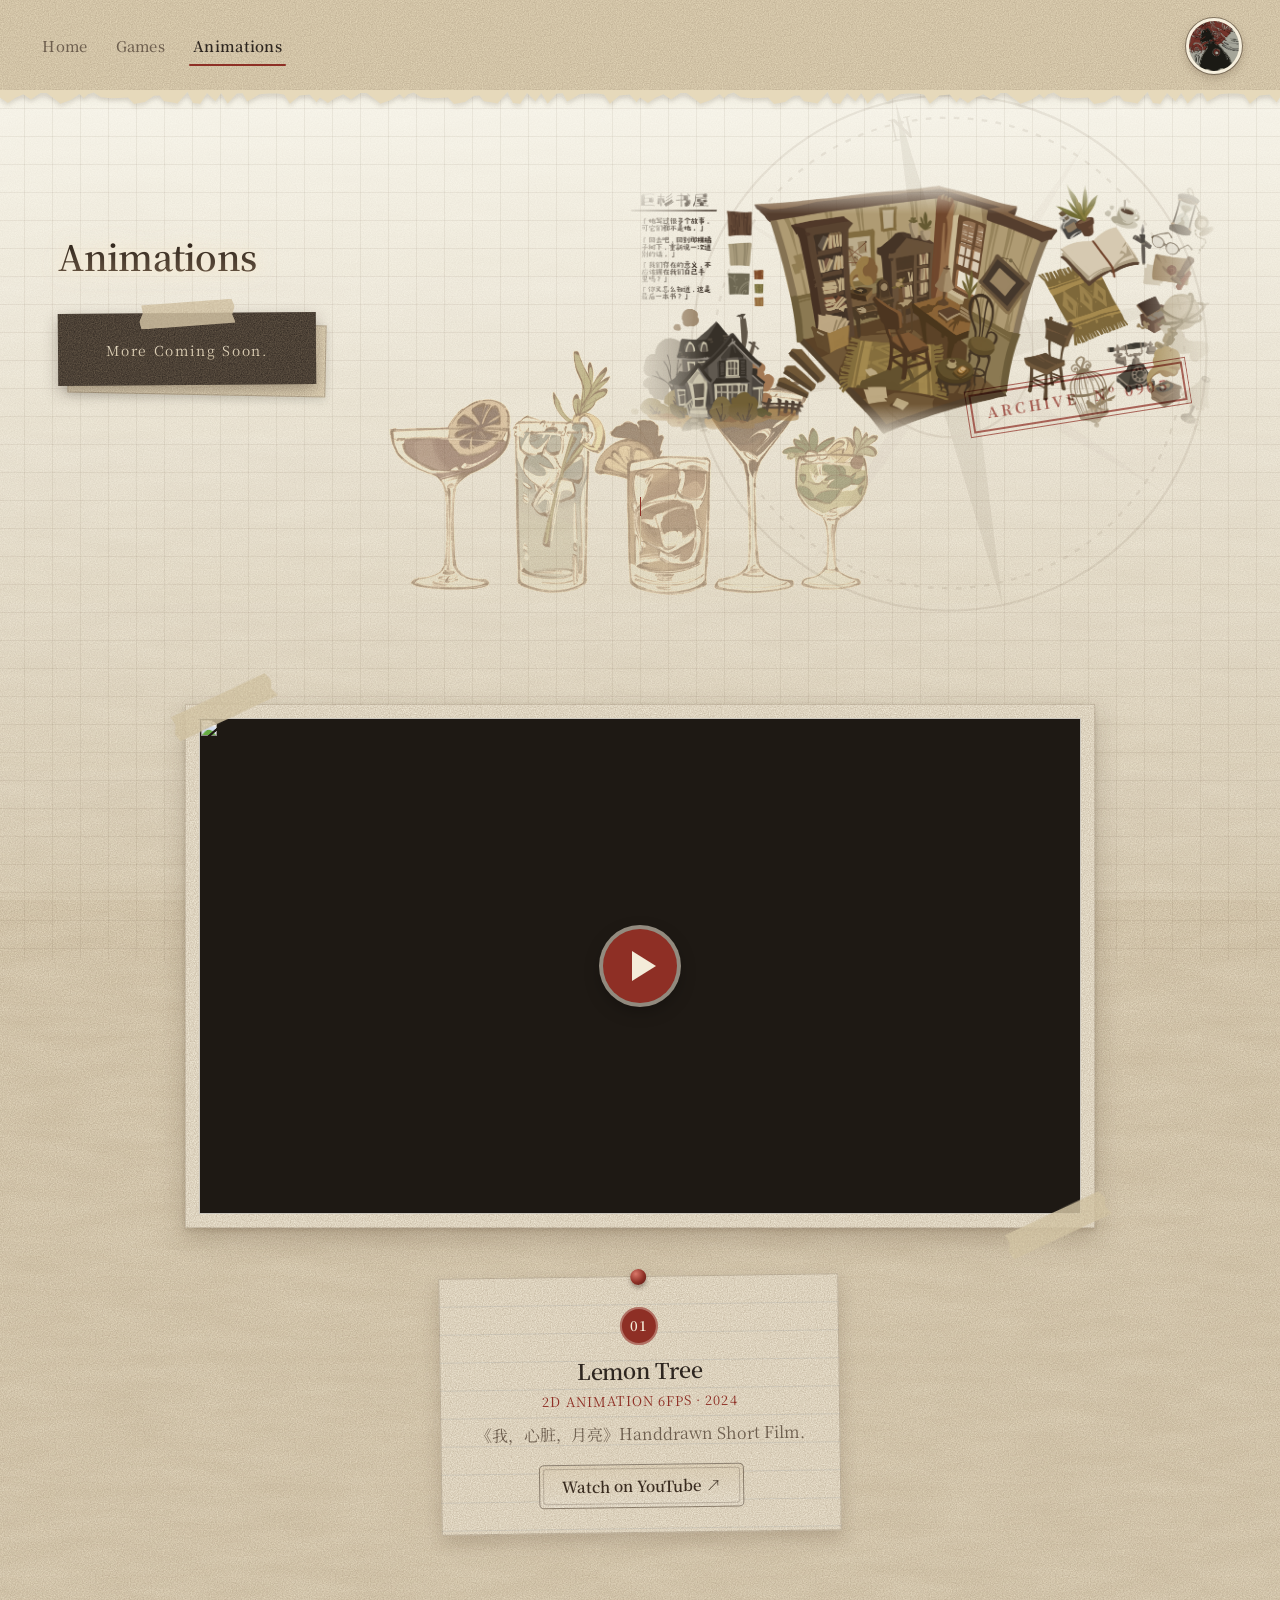
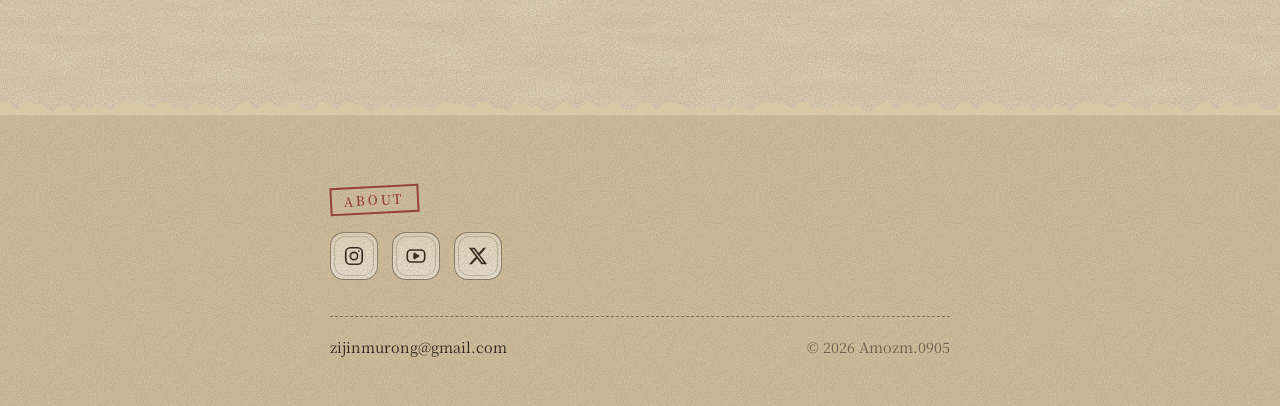
==== commit 4454541f: "hero changes and image uploads" ====
--- a/animations.html
+++ b/animations.html
@@ -23,10 +23,17 @@
   </nav>
 
   <!-- ========== HEADER ========== -->
-  <header class="site-header page-header">
+  <header class="site-header page-header hero">
+    <div class="hero-grid">
     <div class="header-inner">
       <h1 class="name">Animations</h1>
       <div class="tagline"><span class="tape" aria-hidden="true"></span><p>More Coming Soon.</p></div>
+    </div>
+
+    <!-- Right-side picture: replace images/animations-hero.png with your own PNG (edges fade into the background) -->
+    <div class="hero-art">
+      <img src="images/animations-hero.png" alt="Featured animation still">
+    </div>
     </div>
     <div class="scroll-hint" aria-hidden="true"><span></span></div>
   </header>
--- a/style.css
+++ b/style.css
@@ -1042,3 +1042,28 @@
 }
 .video-facade:hover .video-play { transform: scale(1.08); }
 .video-facade:focus-visible { outline: 3px solid var(--red, #8e2f25); outline-offset: 3px; }
+
+
+/* Home hero: several pictures stacked in the same spot, cross-fading */
+.hero-art { display: grid; place-items: center; }
+.hero-art img {
+  grid-area: 1 / 1;
+  transition: opacity 1.4s ease;
+}
+.hero-art img:not(:first-child),
+.hero-art.is-rotating img { opacity: 0; }   /* extra pictures start hidden (no flash on load) */
+.hero-art.is-rotating img.is-active { opacity: 1; }
+
+/* Games + Animations pages: header picture size — change these two numbers.
+   --page-hero-height: tallest the picture may be (Home uses 72vh).
+   --page-hero-column: share of the width the picture side gets (1fr = half the page, 1.4fr = bigger). */
+.page-header.hero {
+  --page-hero-height: 72vh;
+  --page-hero-column: 1.2fr;
+}
+.page-header.hero .hero-grid { grid-template-columns: minmax(0, 1fr) minmax(0, var(--page-hero-column)); }
+.page-header.hero .hero-art img { max-height: var(--page-hero-height); }
+@media (max-width: 860px) {
+  .page-header.hero .hero-grid { grid-template-columns: 1fr; }
+  .page-header.hero .hero-art img { max-height: 48vh; }
+}
